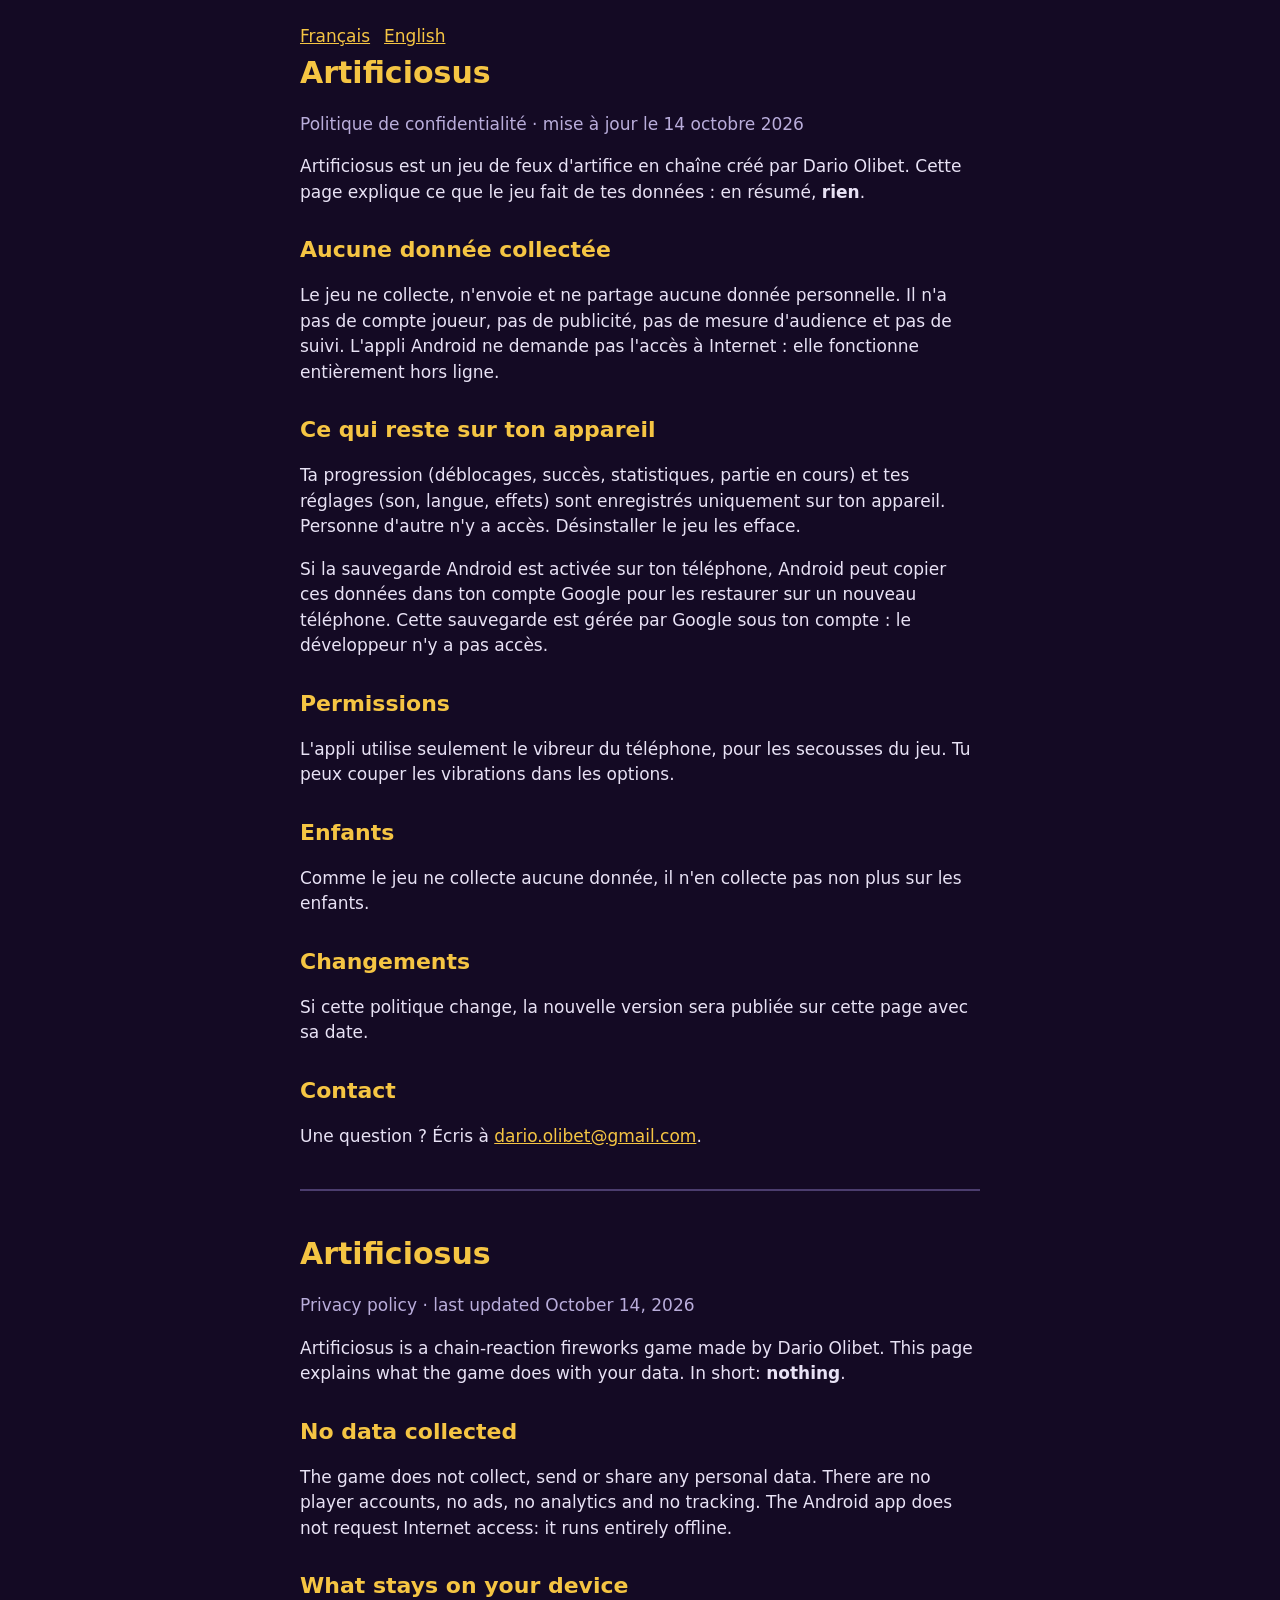
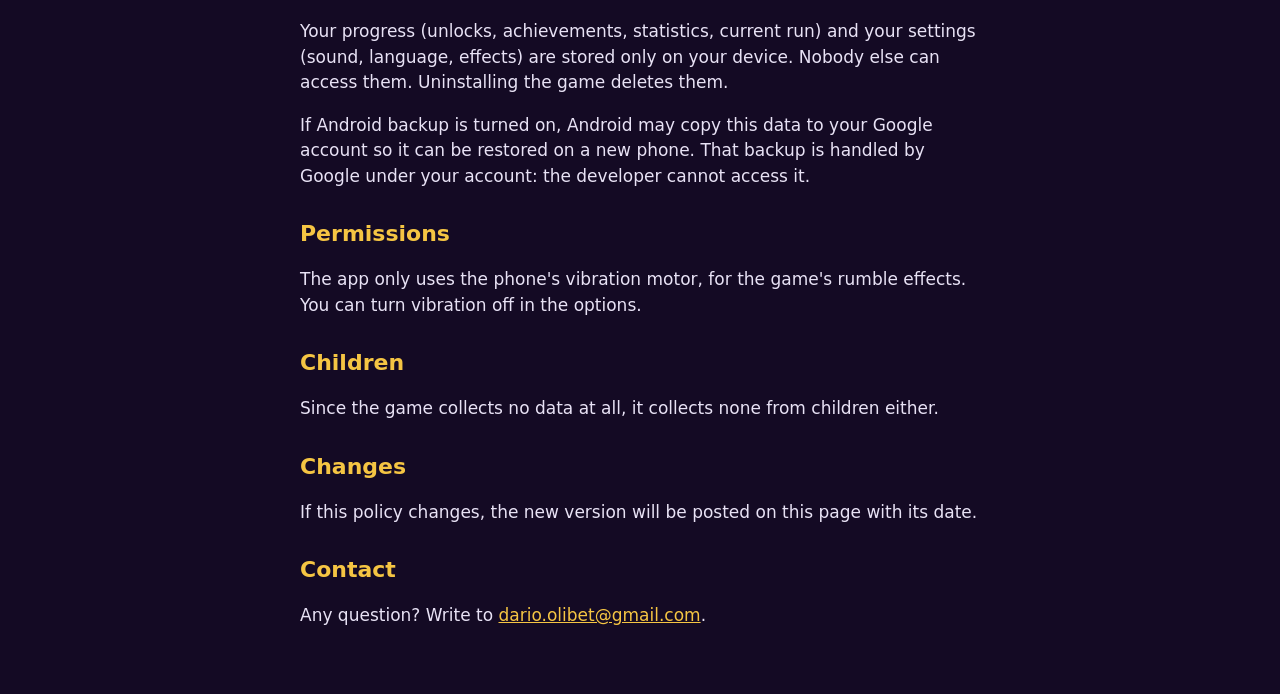
==== index.html @ e3f2968c "Politique de confidentialité d'Artificiosus" ====
<!DOCTYPE html>
<html lang="fr">
<head><meta charset="utf-8"><title>Artificiosus</title><meta http-equiv="refresh" content="0; url=privacy.html"></head>
<body><a href="privacy.html">Artificiosus : politique de confidentialit&eacute; / privacy policy</a></body>
</html>
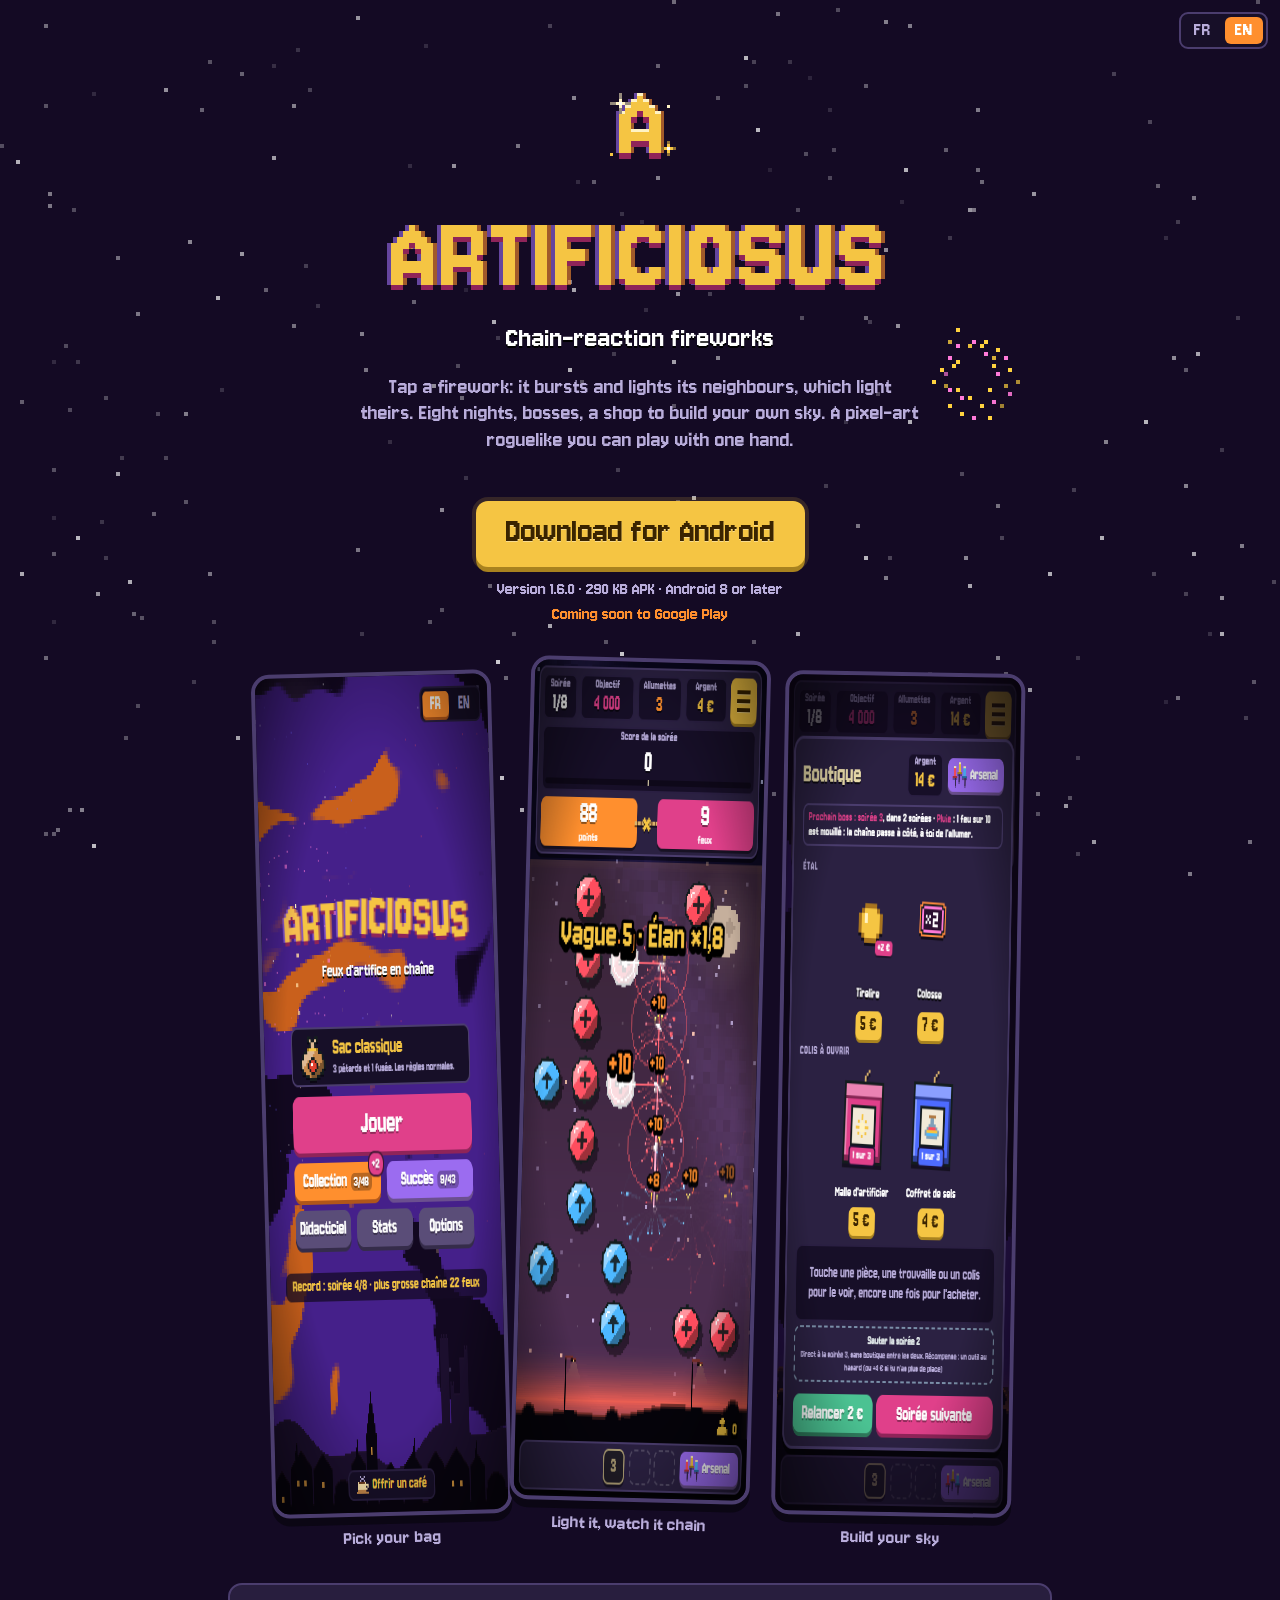
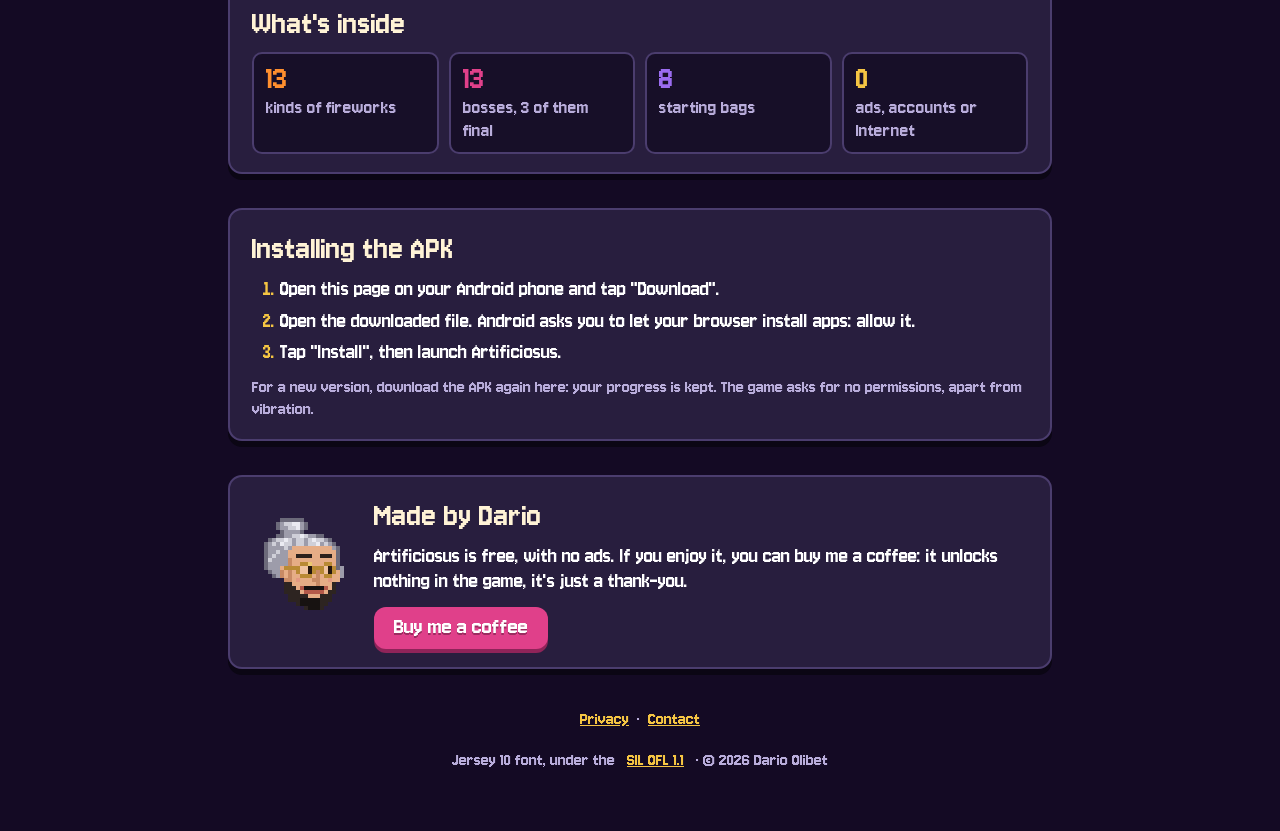
==== commit 35131eed: "Page d'accueil : présentation du jeu, téléchargement de l'APK 1.6.0, captures, Ko-fi" ====
--- a/index.html
+++ b/index.html
@@ -1,5 +1,236 @@
 <!DOCTYPE html>
-<html lang="fr">
-<head><meta charset="utf-8"><title>Artificiosus</title><meta http-equiv="refresh" content="0; url=privacy.html"></head>
-<body><a href="privacy.html">Artificiosus : politique de confidentialit&eacute; / privacy policy</a></body>
+<html lang="fr" data-l="fr">
+<head>
+  <meta charset="utf-8">
+  <meta name="viewport" content="width=device-width, initial-scale=1, viewport-fit=cover">
+  <title>Artificiosus · Feux d'artifice en chaîne</title>
+  <meta name="description" content="Roguelike de feux d'artifice en chaîne pour Android, en pixel art. Gratuit, sans pub, hors ligne.">
+  <meta name="theme-color" content="#140a24">
+  <meta property="og:title" content="Artificiosus">
+  <meta property="og:description" content="Touche un feu, il explose et allume ses voisins. Roguelike de feux d'artifice en chaîne, gratuit et sans pub.">
+  <meta property="og:image" content="https://dariool.github.io/artificiosus-site/img/chaine.png">
+  <link rel="icon" href="img/favicon.png" type="image/png">
+  <link rel="preload" href="fonts/Jersey10.ttf" as="font" type="font/ttf" crossorigin>
+  <style>
+    @font-face { font-family: "Pixel"; src: url("fonts/Jersey10.ttf") format("truetype"); font-display: swap; }
+    :root {
+      --night: #140a24; --panel: #2b2142; --edge: #4b3d6e; --inner: #170f28;
+      --gold: #f5c543; --gold-d: #a8821f; --chips: #ff8f2e; --mult: #e0408a; --mult-d: #8f2459;
+      --purple: #9b6cf0; --muted: #b9addb; --cream: #fff3d6;
+    }
+    * { box-sizing: border-box; }
+    html, body { margin: 0; background: var(--night); color: #fff; }
+    body { font: 22px/1.15 "Pixel", monospace; -webkit-font-smoothing: none; overflow-x: hidden; }
+    html[data-l="fr"] [lang="en"], html[data-l="en"] [lang="fr"] { display: none !important; }
+    #sky { position: fixed; inset: 0; width: 100%; height: 100%; image-rendering: pixelated; z-index: 0; pointer-events: none; }
+    main { position: relative; z-index: 1; max-width: 860px; margin: 0 auto; padding: 24px 18px 40px; }
+    a { color: var(--gold); }
+
+    .lang { position: absolute; top: 12px; right: 12px; z-index: 2; display: inline-flex; gap: 4px; padding: 3px; border-radius: 9px; background: var(--inner); border: 2px solid var(--edge); }
+    .lang button { font: inherit; font-size: 20px; color: var(--muted); background: none; border: 0; border-radius: 6px; padding: 1px 10px 3px; cursor: pointer; }
+    .lang button.on { background: var(--chips); color: #fff; }
+
+    header { text-align: center; padding: 6vh 0 2vh; }
+    header img { width: 96px; height: 96px; image-rendering: pixelated; }
+    h1 { margin: 18px 0 4px; font-size: min(17vw, 112px); line-height: 1; letter-spacing: 2px; font-weight: 400; white-space: nowrap; }
+    h1 span { display: inline-block; animation: wave 1.6s ease-in-out infinite; color: var(--gold); text-shadow: 0 5px 0 var(--mult-d), 4px 0 0 rgba(255, 143, 46, .6), -4px 0 0 rgba(155, 108, 240, .6); }
+    @keyframes wave { 0%, 100% { transform: translateY(0) rotate(-3deg); } 50% { transform: translateY(-7px) rotate(3deg); } }
+    .sub { margin: 10px 0 0; font-size: 30px; color: #fff; text-shadow: 0 2px 0 #000; }
+    .pitch { max-width: 560px; margin: 18px auto 0; font-size: 23px; color: var(--muted); }
+
+    .cta { text-align: center; margin: 30px 0 8px; }
+    .btn { display: inline-block; font: inherit; text-decoration: none; border-radius: 12px; padding: 10px 30px 14px; cursor: pointer; transition: transform .08s; }
+    .btn:active { transform: translateY(4px); }
+    .btn.gold { font-size: 36px; background: var(--gold); color: #3a2400; text-shadow: 0 1px 0 rgba(255, 255, 255, .4); box-shadow: 0 5px 0 var(--gold-d), 0 0 0 4px rgba(245, 197, 67, .15); }
+    .btn.gold:active { box-shadow: 0 1px 0 var(--gold-d); }
+    .btn.kofi { font-size: 24px; background: var(--mult); color: #fff; text-shadow: 0 2px 0 rgba(0, 0, 0, .3); box-shadow: 0 4px 0 var(--mult-d); padding: 6px 20px 9px; }
+    .meta { margin-top: 12px; font-size: 19px; color: var(--muted); }
+    .soon { margin-top: 4px; font-size: 19px; color: var(--chips); }
+
+    .shots { display: flex; justify-content: center; gap: 18px; margin: 46px 0 10px; flex-wrap: wrap; }
+    .shots figure { margin: 0; width: min(240px, 42vw); }
+    .shots img { display: block; width: 100%; border-radius: 18px; border: 4px solid var(--edge); box-shadow: 0 8px 0 #0b0614; background: var(--inner); }
+    .shots figcaption { margin-top: 10px; text-align: center; font-size: 20px; color: var(--muted); }
+    .shots figure:nth-child(2) { transform: translateY(-14px) rotate(1.5deg); }
+    .shots figure:nth-child(1) { transform: rotate(-1.5deg); }
+    .shots figure:nth-child(3) { transform: rotate(1deg); }
+
+    .panel { background: rgba(43, 33, 66, .92); border: 2px solid var(--edge); border-radius: 14px; padding: 6px 22px 18px; margin: 34px 0 0; box-shadow: 0 6px 0 #0b0614; }
+    h2 { margin: 14px 0 8px; font-size: 34px; font-weight: 400; color: var(--cream); }
+    .facts { display: grid; grid-template-columns: repeat(auto-fit, minmax(140px, 1fr)); gap: 10px; margin: 6px 0 0; padding: 0; list-style: none; }
+    .facts li { background: var(--inner); border: 2px solid var(--edge); border-radius: 10px; padding: 8px 12px 10px; font-size: 20px; color: var(--muted); }
+    .facts b { display: block; font-size: 34px; font-weight: 400; line-height: 1; }
+    .facts li:nth-child(1) b { color: var(--chips); }
+    .facts li:nth-child(2) b { color: var(--mult); }
+    .facts li:nth-child(3) b { color: var(--purple); }
+    .facts li:nth-child(4) b { color: var(--gold); }
+    ol { margin: 4px 0 0; padding-left: 28px; font-size: 22px; }
+    ol li { margin: 6px 0; }
+    ol li::marker { color: var(--gold); }
+    .note { margin: 12px 0 0; font-size: 19px; color: var(--muted); }
+
+    .dario { display: flex; align-items: center; gap: 18px; }
+    .dario img { width: 104px; height: 104px; image-rendering: pixelated; flex: none; }
+    .dario p { margin: 0 0 12px; font-size: 22px; }
+
+    footer { margin: 40px 0 0; text-align: center; font-size: 19px; color: var(--muted); }
+    footer a { margin: 0 8px; }
+
+    @media (max-width: 520px) {
+      body { font-size: 20px; }
+      .sub { font-size: 26px; }
+      .btn.gold { font-size: 30px; padding: 9px 22px 12px; }
+      .shots { gap: 10px; }
+      .shots figure:nth-child(3) { display: none; }
+      .dario { flex-direction: column; text-align: center; }
+    }
+    @media (prefers-reduced-motion: reduce) { h1 span { animation: none; } }
+  </style>
+</head>
+<body>
+  <canvas id="sky"></canvas>
+  <div class="lang"><button data-set="fr">FR</button><button data-set="en">EN</button></div>
+
+  <main>
+    <header>
+      <img src="img/icone.png" alt="">
+      <h1 aria-label="Artificiosus"></h1>
+      <p class="sub"><span lang="fr">Feux d'artifice en chaîne</span><span lang="en">Chain-reaction fireworks</span></p>
+      <p class="pitch">
+        <span lang="fr">Touche un feu : il explose et allume ses voisins, qui allument les leurs. Huit soirées, des boss, une boutique pour construire ton ciel. Un roguelike en pixel art, à jouer d'une main.</span>
+        <span lang="en">Tap a firework: it bursts and lights its neighbours, which light theirs. Eight nights, bosses, a shop to build your own sky. A pixel-art roguelike you can play with one hand.</span>
+      </p>
+    </header>
+
+    <div class="cta">
+      <a class="btn gold" href="Artificiosus.apk" download>
+        <span lang="fr">Télécharger pour Android</span><span lang="en">Download for Android</span>
+      </a>
+      <div class="meta"><span lang="fr">Version 1.6.0 · APK de 290 Ko · Android 8 ou plus</span><span lang="en">Version 1.6.0 · 290 KB APK · Android 8 or later</span></div>
+      <div class="soon"><span lang="fr">Bientôt sur le Play Store</span><span lang="en">Coming soon to Google Play</span></div>
+    </div>
+
+    <section class="shots">
+      <figure><img src="img/accueil.png" alt="" loading="lazy" width="390" height="844"><figcaption><span lang="fr">Choisis ton sac</span><span lang="en">Pick your bag</span></figcaption></figure>
+      <figure><img src="img/chaine.png" alt="" loading="lazy" width="390" height="844"><figcaption><span lang="fr">Allume, regarde la chaîne</span><span lang="en">Light it, watch it chain</span></figcaption></figure>
+      <figure><img src="img/boutique.png" alt="" loading="lazy" width="390" height="844"><figcaption><span lang="fr">Construis ton ciel</span><span lang="en">Build your sky</span></figcaption></figure>
+    </section>
+
+    <section class="panel">
+      <h2><span lang="fr">Dans la boîte</span><span lang="en">What's inside</span></h2>
+      <ul class="facts">
+        <li><b>13</b><span lang="fr">feux différents</span><span lang="en">kinds of fireworks</span></li>
+        <li><b>13</b><span lang="fr">boss, dont 3 finaux</span><span lang="en">bosses, 3 of them final</span></li>
+        <li><b>8</b><span lang="fr">sacs de départ</span><span lang="en">starting bags</span></li>
+        <li><b>0</b><span lang="fr">pub, compte ou connexion</span><span lang="en">ads, accounts or Internet</span></li>
+      </ul>
+    </section>
+
+    <section class="panel">
+      <h2><span lang="fr">Installer l'APK</span><span lang="en">Installing the APK</span></h2>
+      <ol>
+        <li><span lang="fr">Ouvre cette page sur ton téléphone Android et touche « Télécharger ».</span><span lang="en">Open this page on your Android phone and tap "Download".</span></li>
+        <li><span lang="fr">Ouvre le fichier téléchargé. Android demande d'autoriser ton navigateur à installer des applis : accepte.</span><span lang="en">Open the downloaded file. Android asks you to let your browser install apps: allow it.</span></li>
+        <li><span lang="fr">Touche « Installer », puis lance Artificiosus.</span><span lang="en">Tap "Install", then launch Artificiosus.</span></li>
+      </ol>
+      <p class="note">
+        <span lang="fr">Pour une nouvelle version, retélécharge l'APK ici : ta progression est gardée. Le jeu ne demande aucune permission, à part le vibreur.</span>
+        <span lang="en">For a new version, download the APK again here: your progress is kept. The game asks for no permissions, apart from vibration.</span>
+      </p>
+    </section>
+
+    <section class="panel dario">
+      <img src="img/dario.png" alt="Dario">
+      <div>
+        <h2><span lang="fr">Fait par Dario</span><span lang="en">Made by Dario</span></h2>
+        <p><span lang="fr">Artificiosus est gratuit et sans pub. Si le jeu te plaît, tu peux m'offrir un café : ça ne débloque rien dans le jeu, c'est juste un merci.</span><span lang="en">Artificiosus is free, with no ads. If you enjoy it, you can buy me a coffee: it unlocks nothing in the game, it's just a thank-you.</span></p>
+        <a class="btn kofi" href="https://ko-fi.com/darioolibet" target="_blank" rel="noopener"><span lang="fr">Offrir un café</span><span lang="en">Buy me a coffee</span></a>
+      </div>
+    </section>
+
+    <footer>
+      <a href="privacy.html"><span lang="fr">Confidentialité</span><span lang="en">Privacy</span></a>·<a href="mailto:dario.olibet@gmail.com">Contact</a>
+      <p><span lang="fr">Police Jersey 10, sous licence</span><span lang="en">Jersey 10 font, under the</span> <a href="fonts/OFL.txt">SIL OFL 1.1</a> · © 2026 Dario Olibet</p>
+    </footer>
+  </main>
+
+  <script>
+    // Langue : celle du navigateur, puis celle choisie.
+    const root = document.documentElement;
+    function setLang(l) {
+      root.dataset.l = l;
+      root.lang = l;
+      for (const b of document.querySelectorAll('.lang button')) b.classList.toggle('on', b.dataset.set === l);
+      try { localStorage.setItem('as-lang', l); } catch (e) {}
+    }
+    let saved = null;
+    try { saved = localStorage.getItem('as-lang'); } catch (e) {}
+    setLang(saved || ((navigator.language || 'fr').startsWith('fr') ? 'fr' : 'en'));
+    for (const b of document.querySelectorAll('.lang button')) b.addEventListener('click', () => setLang(b.dataset.set));
+
+    document.querySelector('h1').innerHTML = [...'ARTIFICIOSUS'].map((c, i) => `<span style="animation-delay:${-i * 0.12}s">${c}</span>`).join('');
+
+    // Ciel : étoiles et fusées en gros pixels, dessinés en basse résolution puis agrandis sans lissage.
+    const cv = document.getElementById('sky'), g = cv.getContext('2d');
+    const P = 4, COLORS = ['#ff4d5e', '#4db8ff', '#5be37d', '#ffd23f', '#c08bff', '#ff7ad9', '#ff9a2e', '#3fe0d0', '#f5c543'];
+    const calm = matchMedia('(prefers-reduced-motion: reduce)').matches;
+    let W = 0, H = 0, stars = [], rockets = [], sparks = [], last = 0, next = 0;
+    function resize() {
+      W = cv.width = Math.ceil(innerWidth / P);
+      H = cv.height = Math.ceil(innerHeight / P);
+      stars = Array.from({ length: Math.round(W * H / 260) }, () => ({ x: Math.random() * W | 0, y: Math.random() * H | 0, a: .3 + Math.random() * .5, t: Math.random() * 6, s: .3 + Math.random() * .6 }));
+    }
+    function launch() {
+      rockets.push({ x: W * (.1 + Math.random() * .8), y: H, vy: -(H * (.9 + Math.random() * .35)), top: H * (.12 + Math.random() * .35), c: COLORS[Math.random() * COLORS.length | 0] });
+    }
+    function burst(r) {
+      const n = 26 + (Math.random() * 18 | 0), c2 = Math.random() < .35 ? COLORS[Math.random() * COLORS.length | 0] : r.c;
+      for (let i = 0; i < n; i++) {
+        const a = i / n * Math.PI * 2, v = (14 + Math.random() * 10) * (i % 2 ? 1 : .7);
+        sparks.push({ x: r.x, y: r.y, vx: Math.cos(a) * v, vy: Math.sin(a) * v, life: 0, max: 1.1 + Math.random() * .7, c: i % 3 ? r.c : c2 });
+      }
+    }
+    function frame(t) {
+      const dt = Math.min(.05, (t - last) / 1000 || 0);
+      last = t;
+      g.fillStyle = '#140a24';
+      g.fillRect(0, 0, W, H);
+      for (const s of stars) {
+        g.globalAlpha = s.a * (.65 + .35 * Math.sin(t / 1000 * s.s + s.t));
+        g.fillStyle = '#fff';
+        g.fillRect(s.x, s.y, 1, 1);
+      }
+      g.globalAlpha = 1;
+      if (!calm && t > next) { launch(); next = t + 900 + Math.random() * 1600; }
+      for (const r of rockets) {
+        r.y += r.vy * dt;
+        g.fillStyle = '#fff3d6';
+        g.fillRect(r.x | 0, r.y | 0, 1, 2);
+        g.fillStyle = r.c;
+        g.fillRect(r.x | 0, (r.y | 0) + 2, 1, 2);
+        if (r.y <= r.top) { r.done = true; burst(r); }
+      }
+      rockets = rockets.filter(r => !r.done);
+      for (const p of sparks) {
+        p.life += dt;
+        p.vy += 16 * dt;
+        p.vx *= 1 - 1.4 * dt;
+        p.vy *= 1 - 1.4 * dt;
+        p.x += p.vx * dt;
+        p.y += p.vy * dt;
+        const k = 1 - p.life / p.max;
+        if (k <= 0) continue;
+        g.globalAlpha = k > .3 ? 1 : k / .3;
+        g.fillStyle = p.life < .12 ? '#fff' : p.c;
+        g.fillRect(p.x | 0, p.y | 0, 1, 1);
+      }
+      g.globalAlpha = 1;
+      sparks = sparks.filter(p => p.life < p.max);
+      if (!calm) requestAnimationFrame(frame);
+    }
+    resize();
+    addEventListener('resize', resize);
+    requestAnimationFrame(frame);
+  </script>
+</body>
 </html>
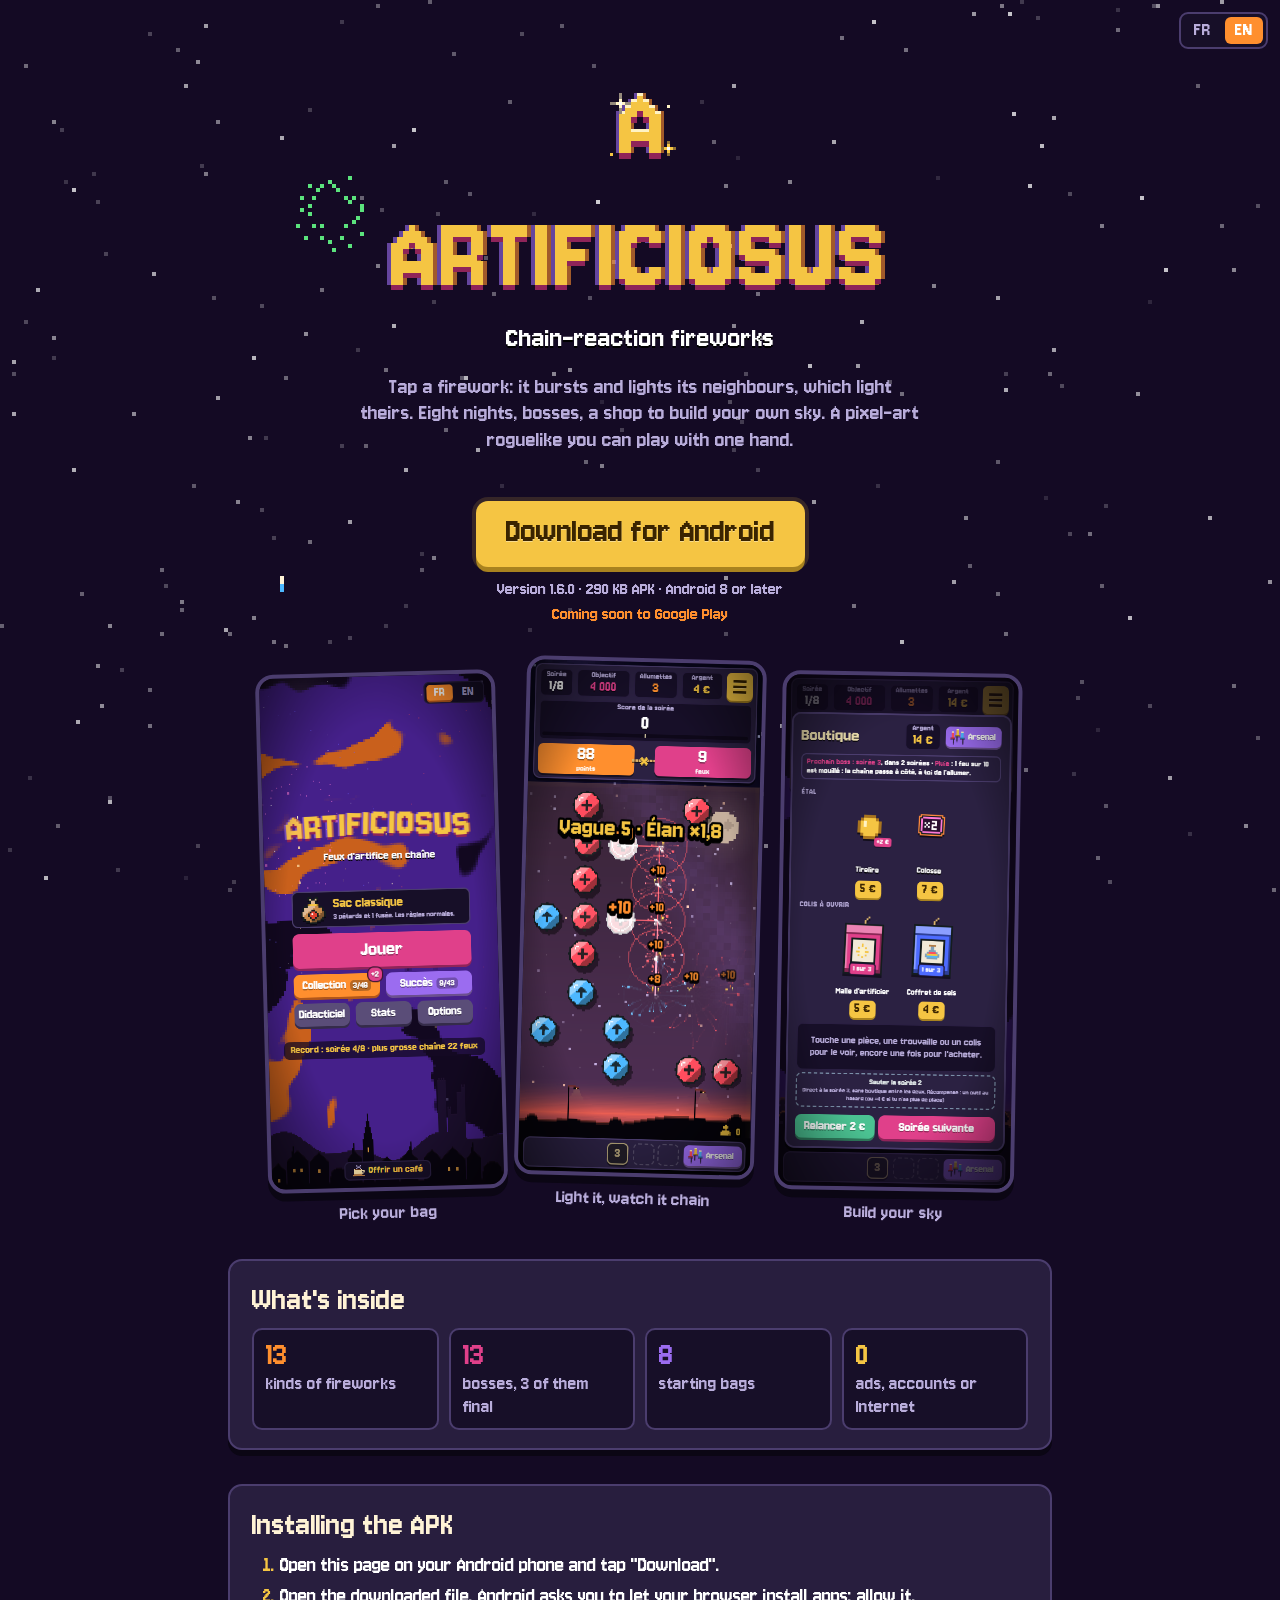
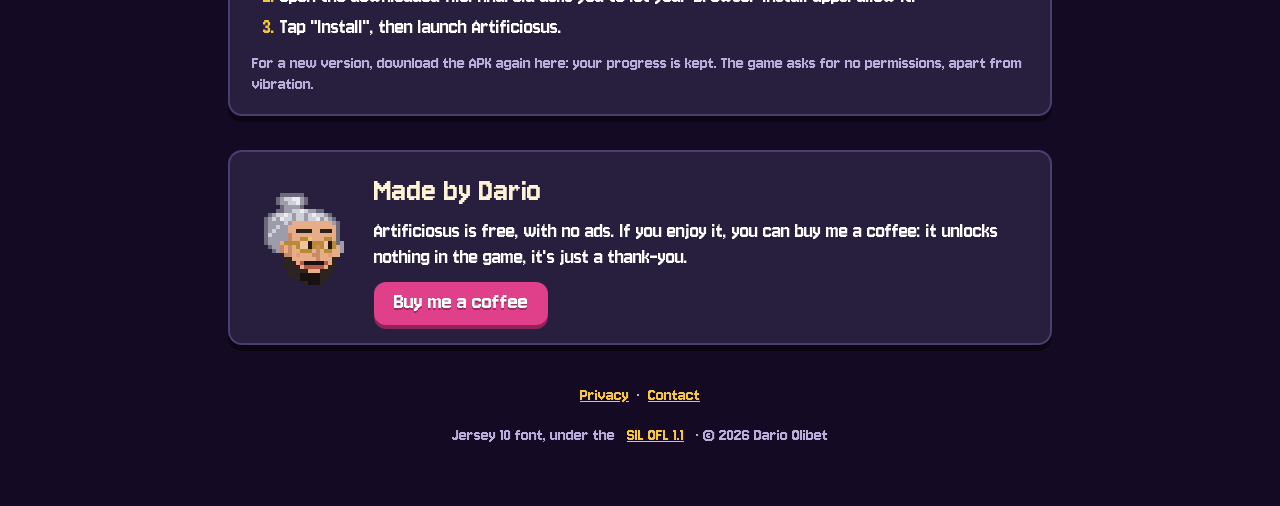
==== commit c2982539: "Captures : height auto pour ne plus les étirer sous Firefox" ====
--- a/index.html
+++ b/index.html
@@ -49,7 +49,7 @@
 
     .shots { display: flex; justify-content: center; gap: 18px; margin: 46px 0 10px; flex-wrap: wrap; }
     .shots figure { margin: 0; width: min(240px, 42vw); }
-    .shots img { display: block; width: 100%; border-radius: 18px; border: 4px solid var(--edge); box-shadow: 0 8px 0 #0b0614; background: var(--inner); }
+    .shots img { display: block; width: 100%; height: auto; aspect-ratio: 390 / 844; border-radius: 18px; border: 4px solid var(--edge); box-shadow: 0 8px 0 #0b0614; background: var(--inner); }
     .shots figcaption { margin-top: 10px; text-align: center; font-size: 20px; color: var(--muted); }
     .shots figure:nth-child(2) { transform: translateY(-14px) rotate(1.5deg); }
     .shots figure:nth-child(1) { transform: rotate(-1.5deg); }
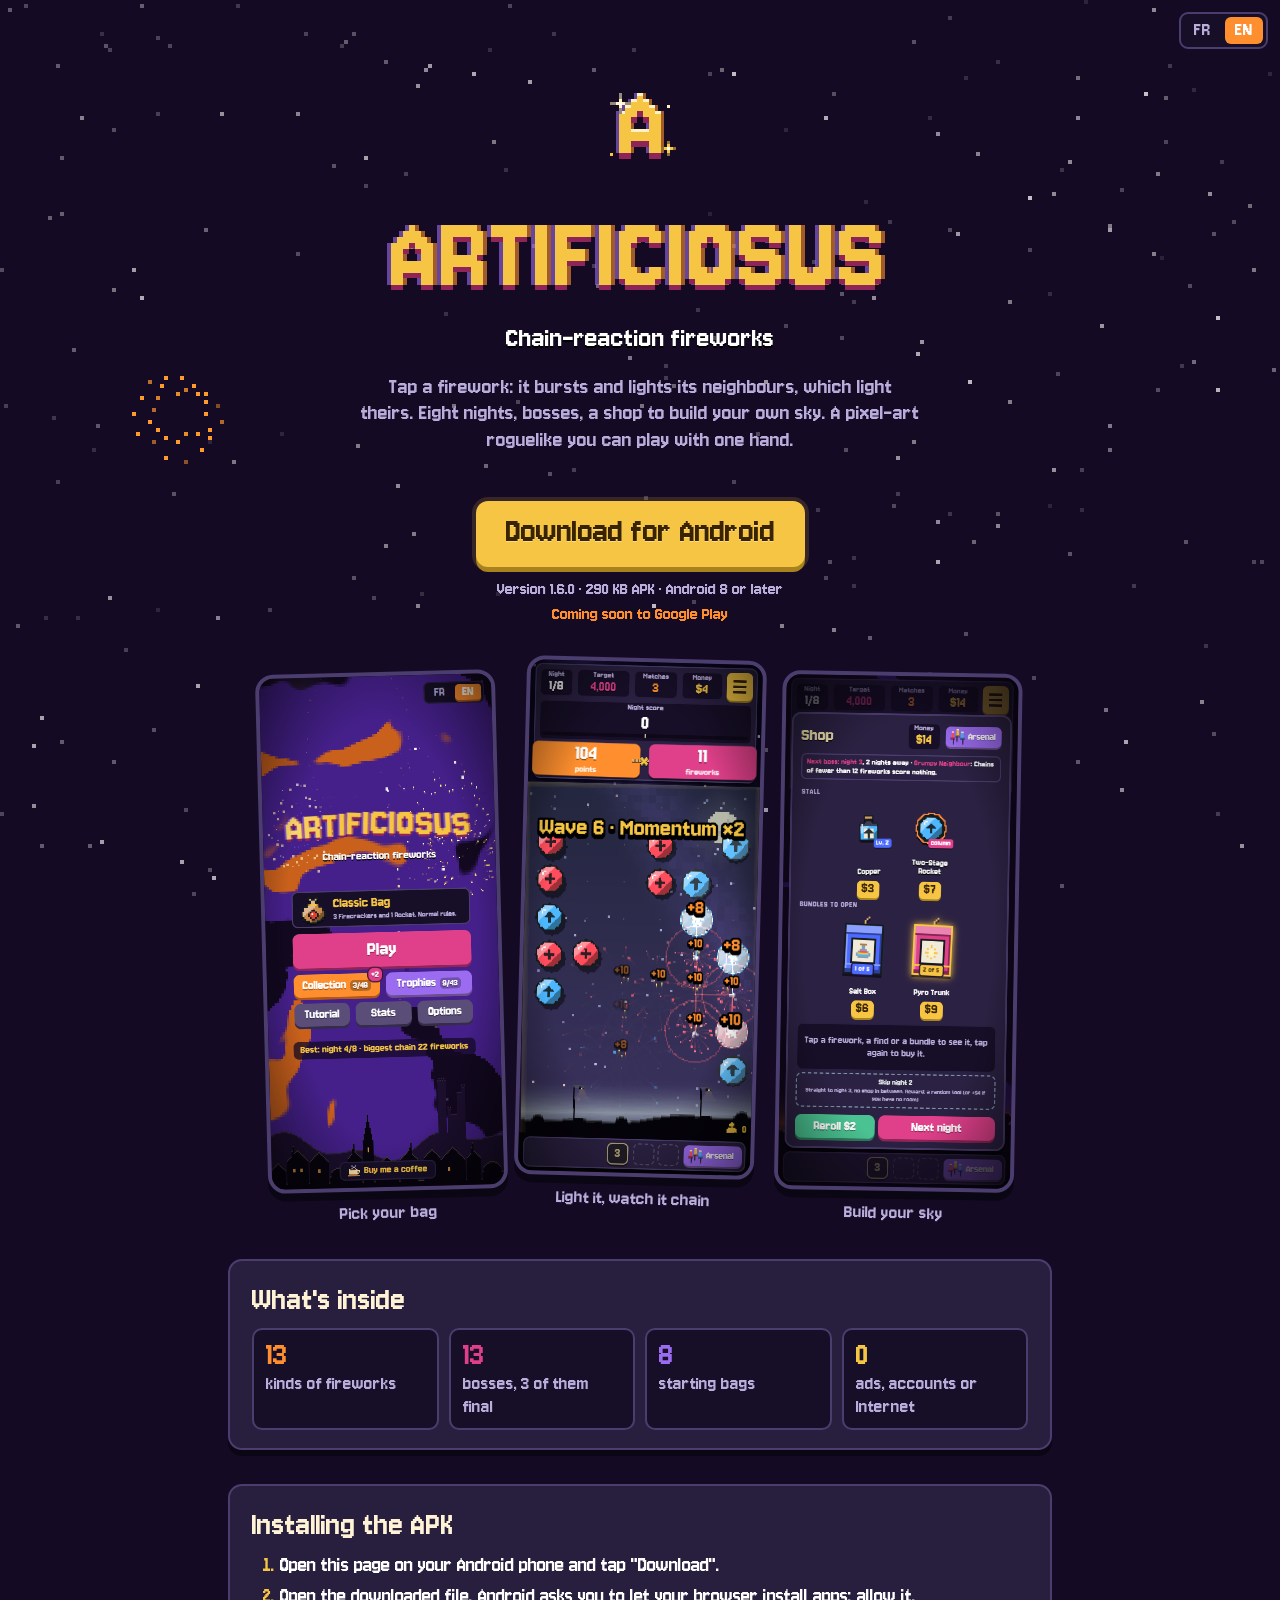
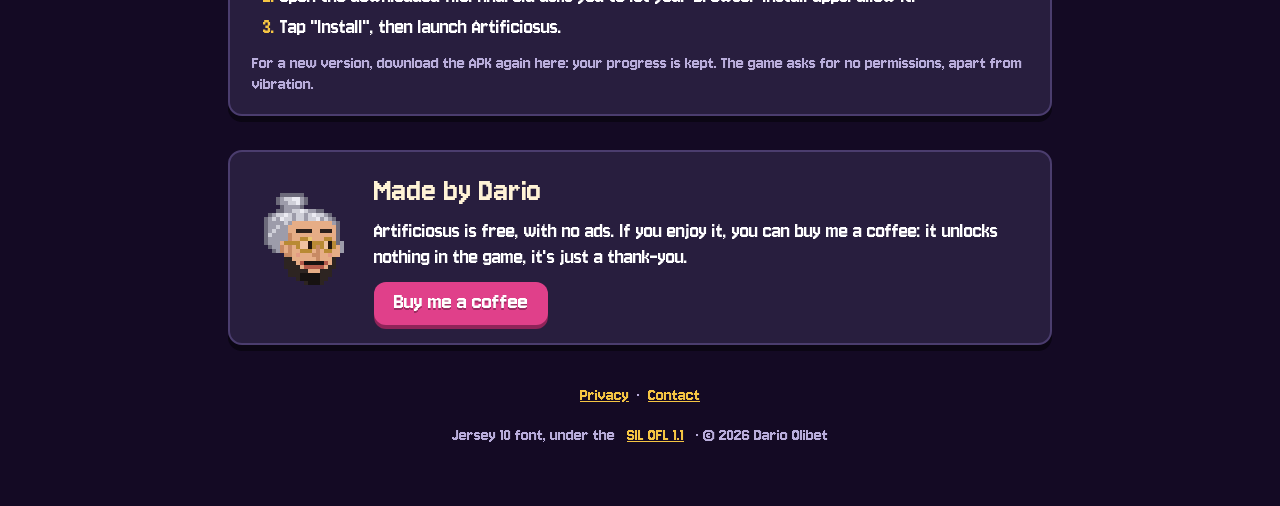
==== commit a24199aa: "Téléchargement de l'APK par la release GitHub, pour compter les téléchargements" ====
--- a/index.html
+++ b/index.html
@@ -103,7 +103,7 @@
     </header>
 
     <div class="cta">
-      <a class="btn gold" href="Artificiosus.apk" download>
+      <a class="btn gold" href="https://github.com/DarioOl/artificiosus-site/releases/latest/download/Artificiosus.apk" data-goatcounter-click="telecharger-apk" data-goatcounter-title="Télécharger l'APK">
         <span lang="fr">Télécharger pour Android</span><span lang="en">Download for Android</span>
       </a>
       <div class="meta"><span lang="fr">Version 1.6.0 · APK de 290 Ko · Android 8 ou plus</span><span lang="en">Version 1.6.0 · 290 KB APK · Android 8 or later</span></div>
@@ -144,7 +144,7 @@
       <div>
         <h2><span lang="fr">Fait par Dario</span><span lang="en">Made by Dario</span></h2>
         <p><span lang="fr">Artificiosus est gratuit et sans pub. Si le jeu te plaît, tu peux m'offrir un café : ça ne débloque rien dans le jeu, c'est juste un merci.</span><span lang="en">Artificiosus is free, with no ads. If you enjoy it, you can buy me a coffee: it unlocks nothing in the game, it's just a thank-you.</span></p>
-        <a class="btn kofi" href="https://ko-fi.com/darioolibet" target="_blank" rel="noopener"><span lang="fr">Offrir un café</span><span lang="en">Buy me a coffee</span></a>
+        <a class="btn kofi" href="https://ko-fi.com/darioolibet" target="_blank" rel="noopener" data-goatcounter-click="ko-fi" data-goatcounter-title="Offrir un café"><span lang="fr">Offrir un café</span><span lang="en">Buy me a coffee</span></a>
       </div>
     </section>
 
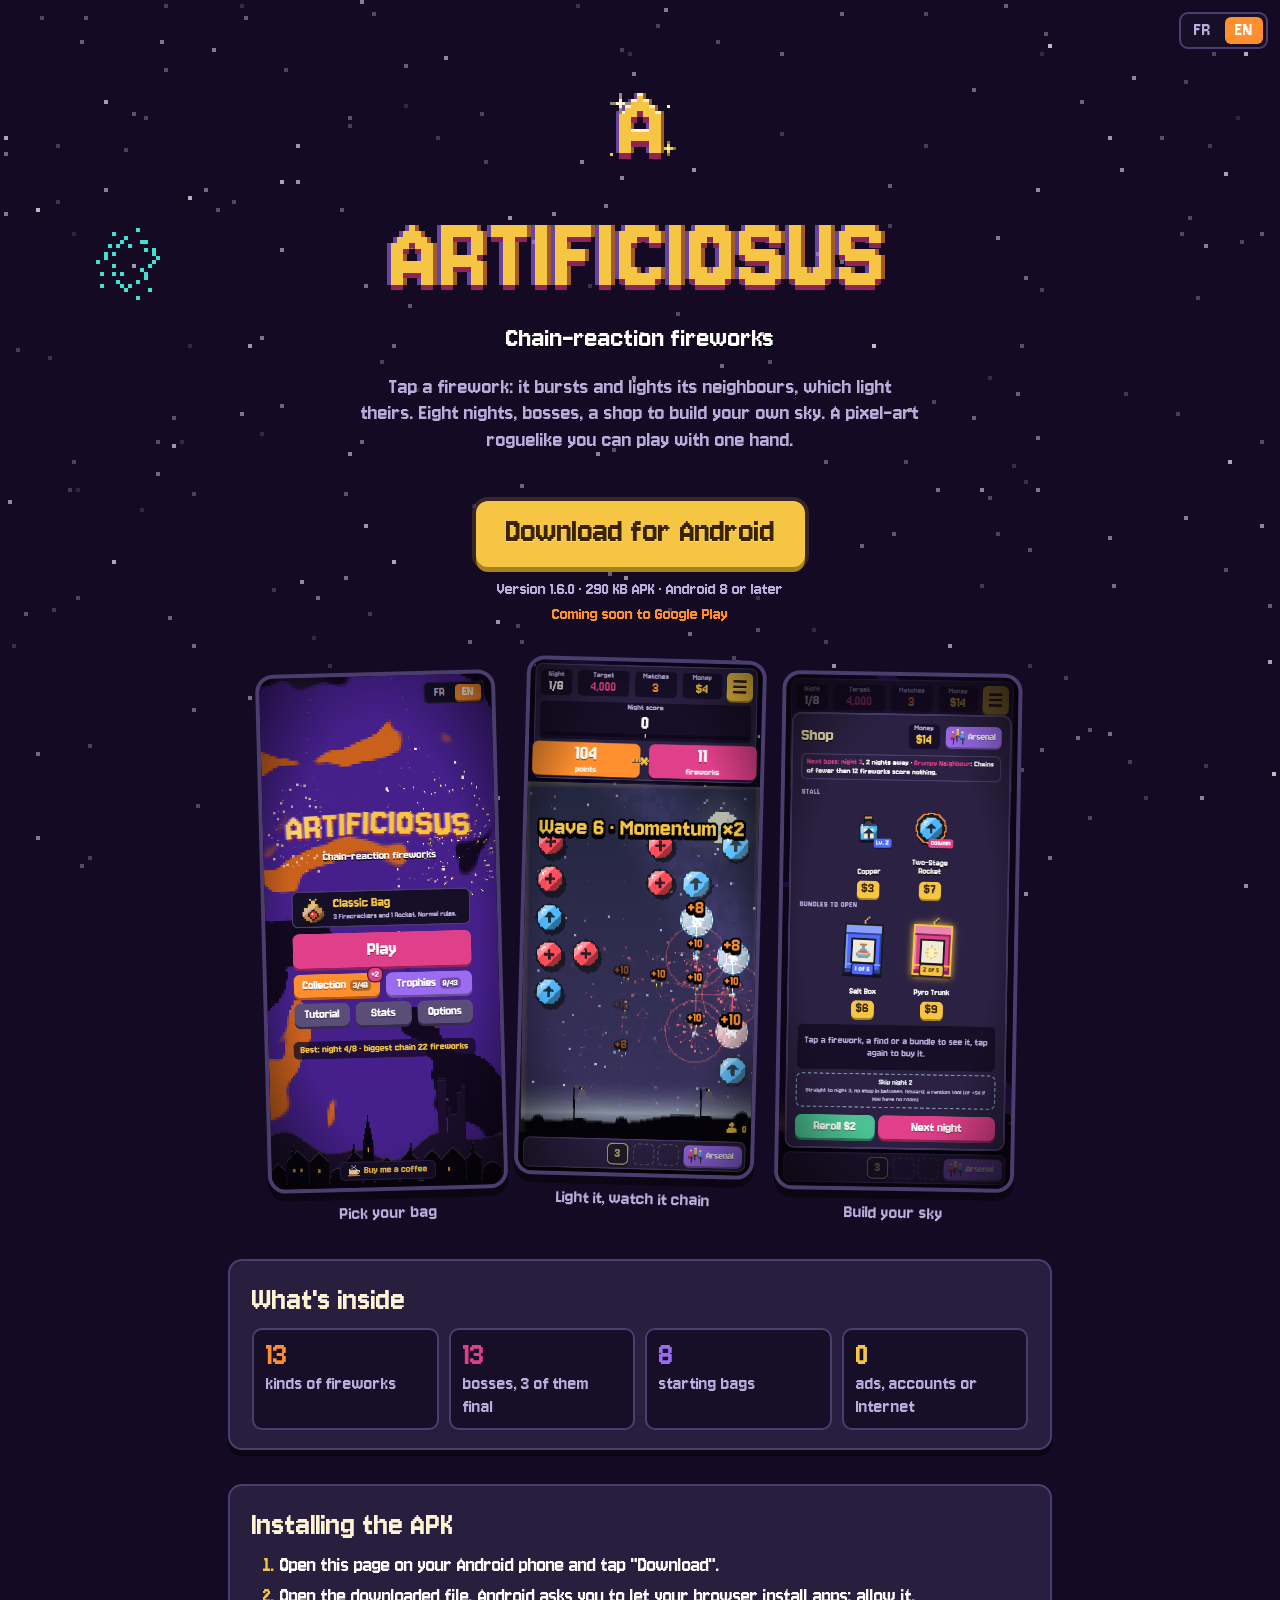
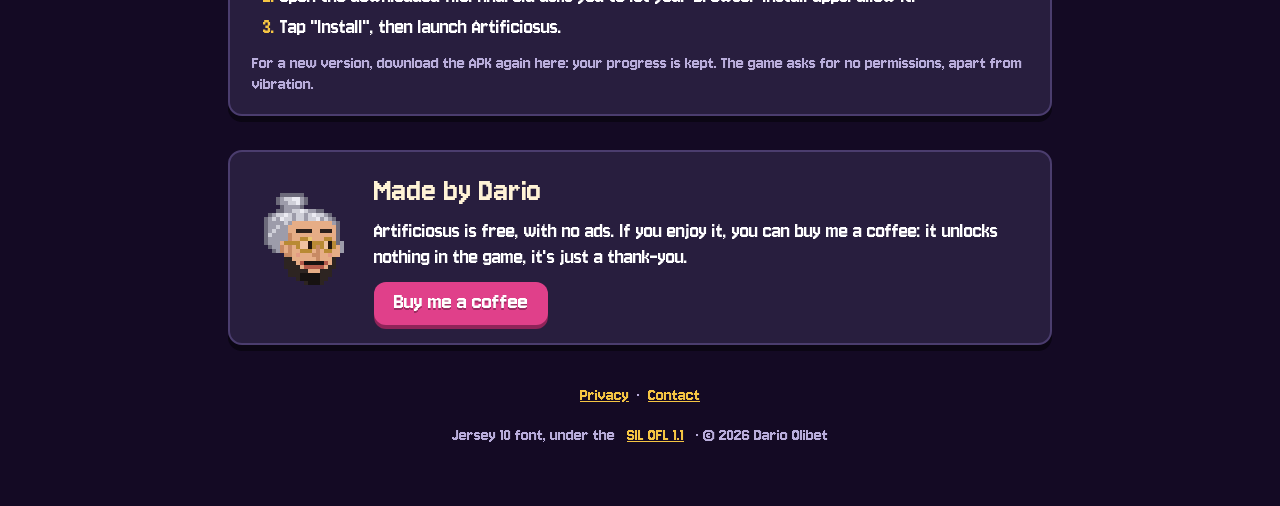
==== commit dc4b82e0: "Compteur de visites GoatCounter (sans cookies) et politique de confidentialité à jour" ====
--- a/index.html
+++ b/index.html
@@ -232,5 +232,7 @@
     addEventListener('resize', resize);
     requestAnimationFrame(frame);
   </script>
+  <!-- Compteur de visites sans cookies : voir privacy.html. -->
+  <script data-goatcounter="https://artificiosus.goatcounter.com/count" async src="https://gc.zgo.at/count.js"></script>
 </body>
 </html>
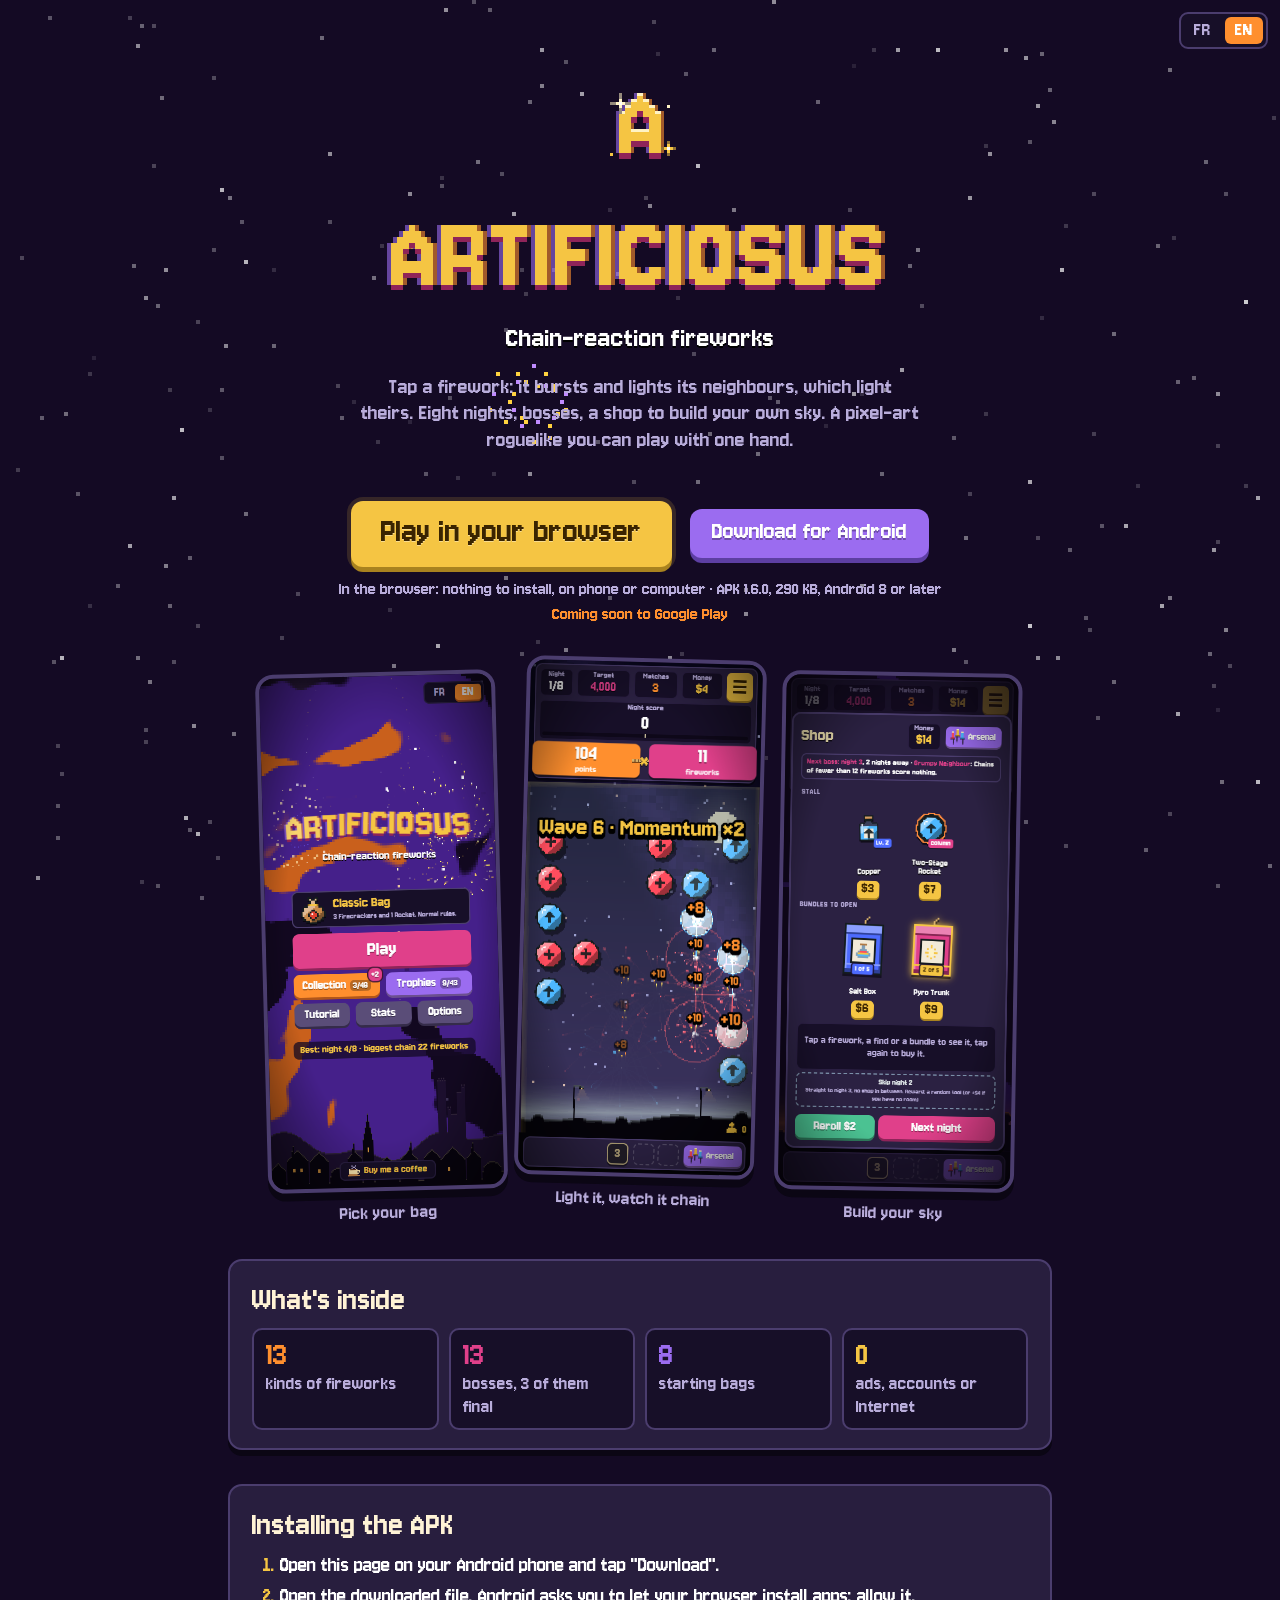
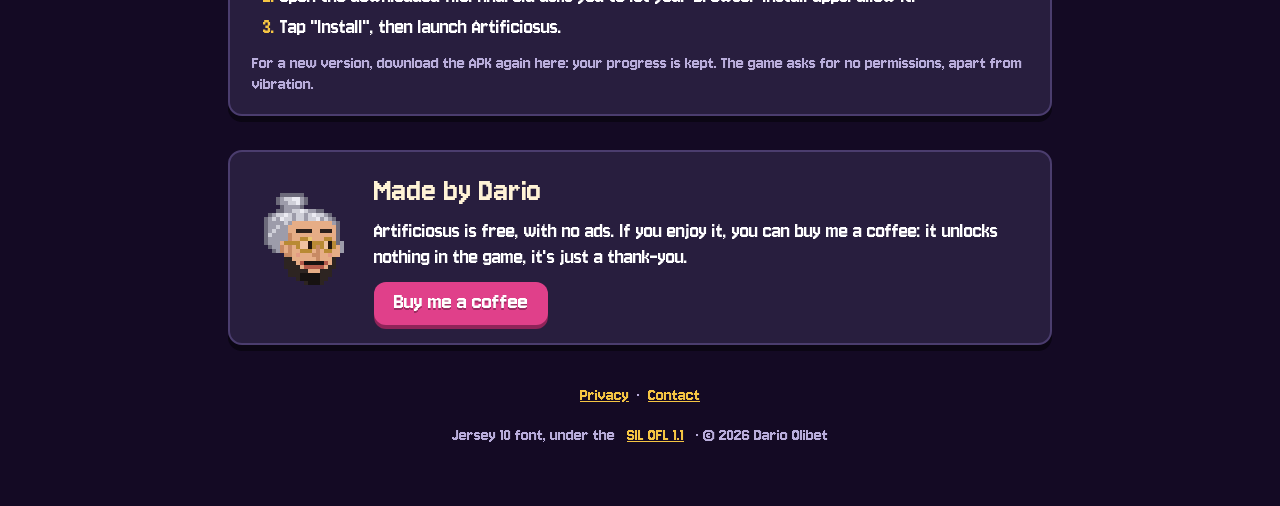
==== commit d706ae95: "Démo jouable dans le navigateur (soirées 1 à 3) Bouton Jouer dans le navigateur, dossier play/, conf" ====
--- a/index.html
+++ b/index.html
@@ -43,6 +43,9 @@
     .btn:active { transform: translateY(4px); }
     .btn.gold { font-size: 36px; background: var(--gold); color: #3a2400; text-shadow: 0 1px 0 rgba(255, 255, 255, .4); box-shadow: 0 5px 0 var(--gold-d), 0 0 0 4px rgba(245, 197, 67, .15); }
     .btn.gold:active { box-shadow: 0 1px 0 var(--gold-d); }
+    .cta .row { display: flex; flex-wrap: wrap; gap: 18px; justify-content: center; align-items: center; }
+    .btn.apk { font-size: 26px; background: var(--purple); color: #fff; text-shadow: 0 2px 0 rgba(0, 0, 0, .3); box-shadow: 0 5px 0 #5d3fa3; padding: 8px 22px 11px; }
+    .btn.apk:active { box-shadow: 0 1px 0 #5d3fa3; }
     .btn.kofi { font-size: 24px; background: var(--mult); color: #fff; text-shadow: 0 2px 0 rgba(0, 0, 0, .3); box-shadow: 0 4px 0 var(--mult-d); padding: 6px 20px 9px; }
     .meta { margin-top: 12px; font-size: 19px; color: var(--muted); }
     .soon { margin-top: 4px; font-size: 19px; color: var(--chips); }
@@ -80,6 +83,7 @@
       body { font-size: 20px; }
       .sub { font-size: 26px; }
       .btn.gold { font-size: 30px; padding: 9px 22px 12px; }
+      .btn.apk { font-size: 23px; }
       .shots { gap: 10px; }
       .shots figure:nth-child(3) { display: none; }
       .dario { flex-direction: column; text-align: center; }
@@ -103,10 +107,15 @@
     </header>
 
     <div class="cta">
-      <a class="btn gold" href="https://github.com/DarioOl/artificiosus-site/releases/latest/download/Artificiosus.apk" data-goatcounter-click="telecharger-apk" data-goatcounter-title="Télécharger l'APK">
-        <span lang="fr">Télécharger pour Android</span><span lang="en">Download for Android</span>
-      </a>
-      <div class="meta"><span lang="fr">Version 1.6.0 · APK de 290 Ko · Android 8 ou plus</span><span lang="en">Version 1.6.0 · 290 KB APK · Android 8 or later</span></div>
+      <div class="row">
+        <a class="btn gold" href="play/" data-goatcounter-click="jouer-navigateur" data-goatcounter-title="Jouer dans le navigateur">
+          <span lang="fr">Jouer dans le navigateur</span><span lang="en">Play in your browser</span>
+        </a>
+        <a class="btn apk" href="https://github.com/DarioOl/artificiosus-site/releases/latest/download/Artificiosus.apk" data-goatcounter-click="telecharger-apk" data-goatcounter-title="Télécharger l'APK">
+          <span lang="fr">Télécharger pour Android</span><span lang="en">Download for Android</span>
+        </a>
+      </div>
+      <div class="meta"><span lang="fr">Dans le navigateur : rien à installer, sur téléphone ou ordinateur · APK 1.6.0 de 290 Ko, Android 8 ou plus</span><span lang="en">In the browser: nothing to install, on phone or computer · APK 1.6.0, 290 KB, Android 8 or later</span></div>
       <div class="soon"><span lang="fr">Bientôt sur le Play Store</span><span lang="en">Coming soon to Google Play</span></div>
     </div>
 
